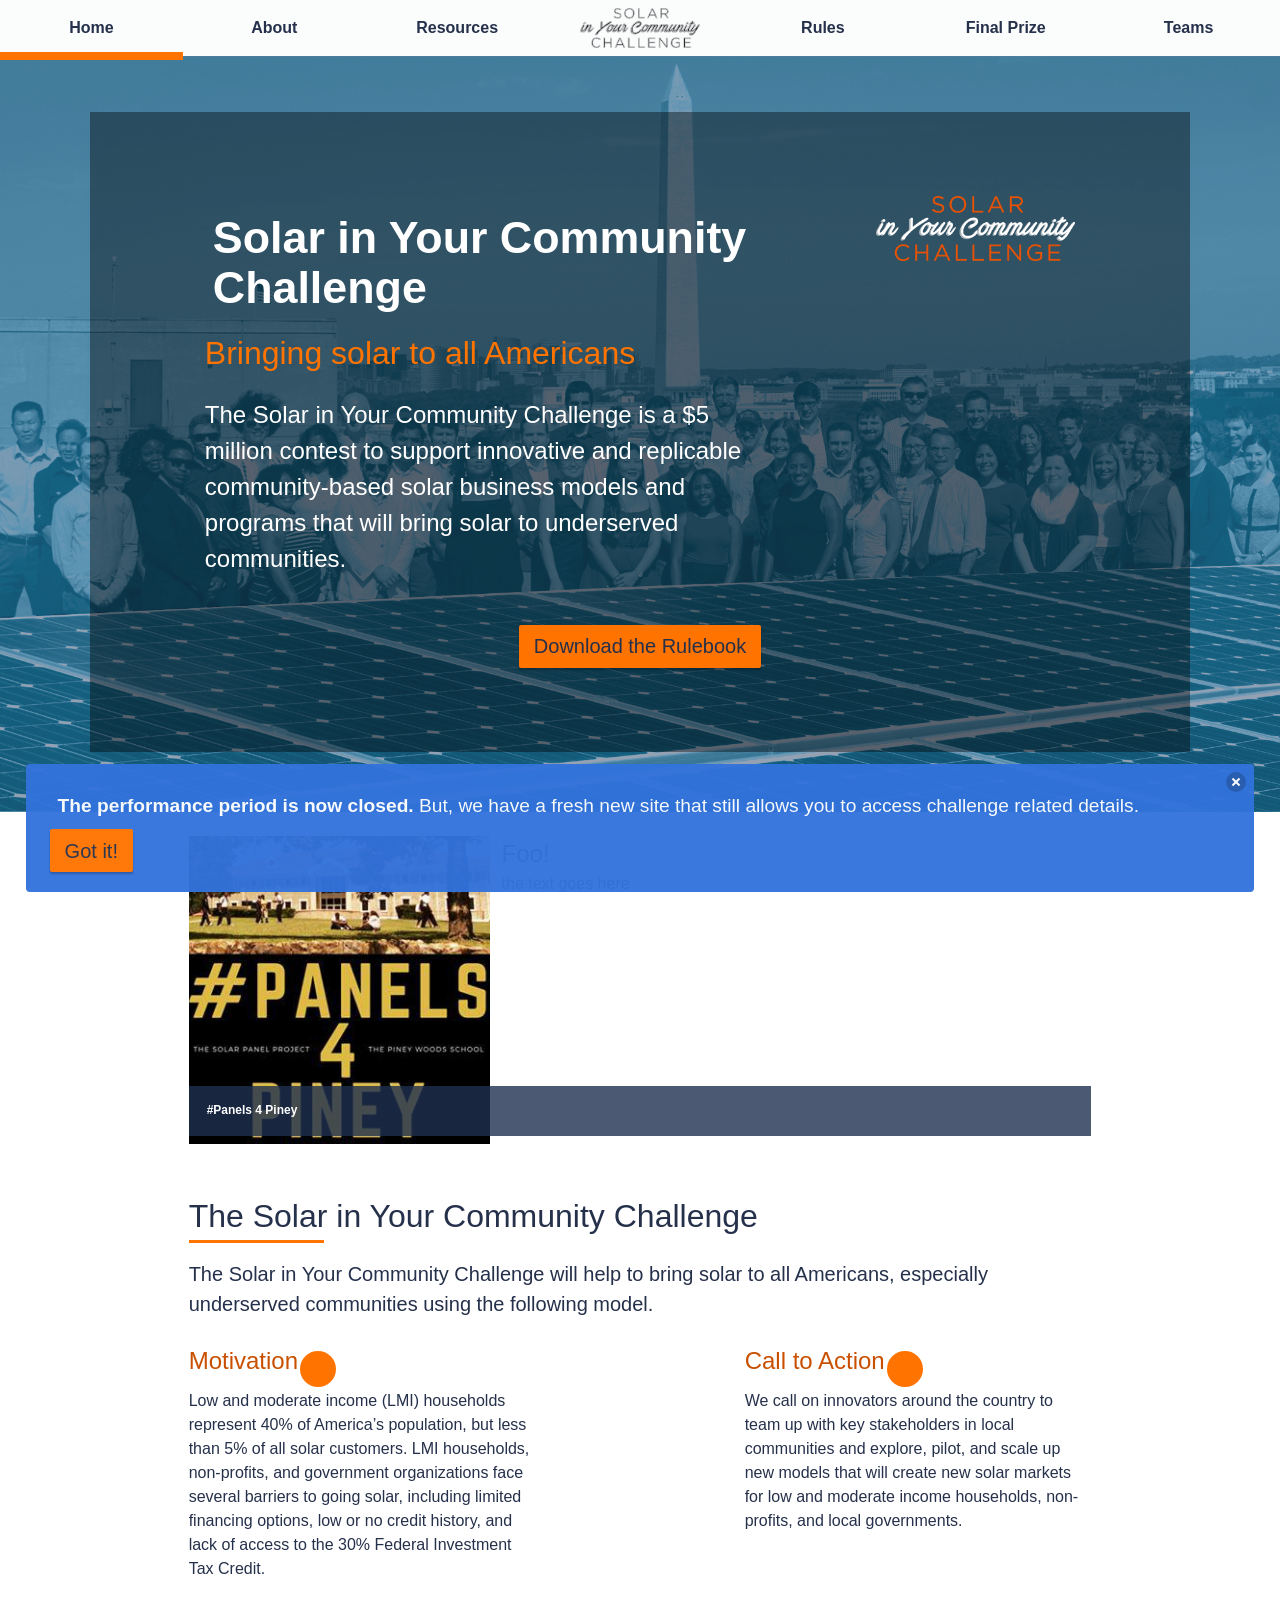
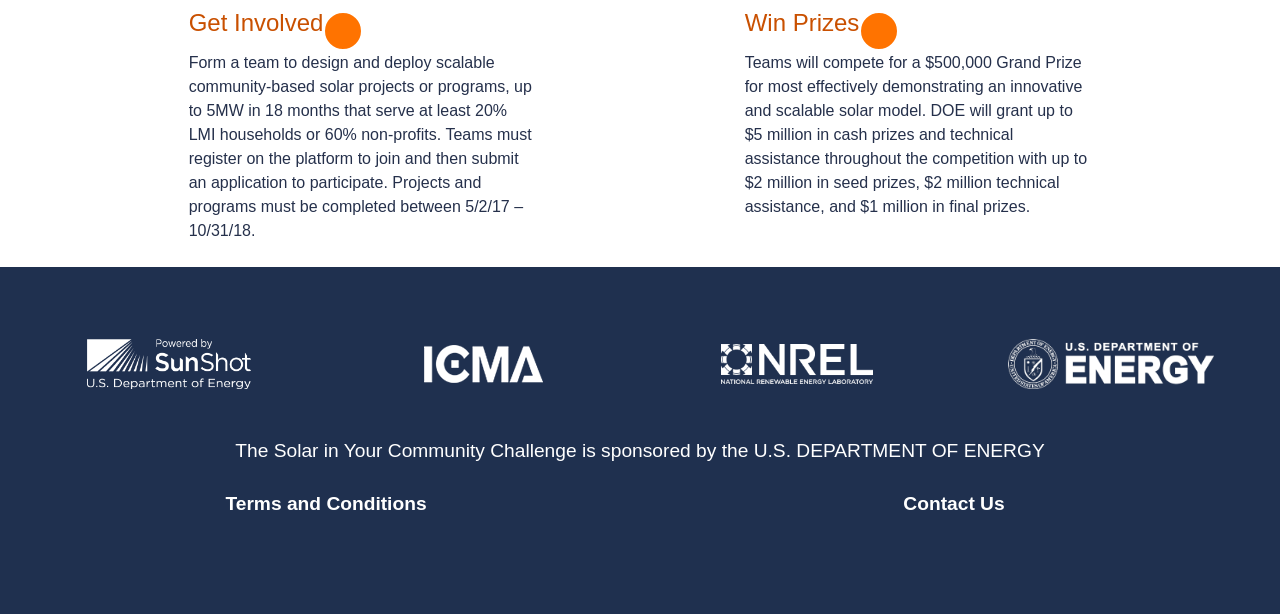
==== vue_js/siyc-test/index.html @ b28780a2 "build test directory" ====
<!doctype html>
<html lang="en">
  <head>
    <!-- Global site tag (gtag.js) - Google Analytics -->
    <script async src="https://www.googletagmanager.com/gtag/js?id=UA-9266690-22"></script>
    <script>
      window.dataLayer = window.dataLayer || [];
      function gtag(){dataLayer.push(arguments);}
      gtag('js', new Date());

      gtag('config', 'UA-9266690-22');
    </script>

    <meta charset="utf-8">
    <meta http-equiv="x-ua-compatible" content="ie=edge">
    <title>Solar in Your Community</title>
    <meta name="description" content="The Solar in Your Community Challenge is a $5 million contest to support innovative and replicable community-based solar business models and programs that will bring solar to underserved communities.">
    <meta name="mobile-web-app-capable" content="yes">
    <meta name="apple-mobile-web-app-capable" content="yes">
    <meta name="application-name" content="Solar in Your Community">
    <meta name="apple-mobile-web-app-title" content="Solar in Your Community">
    <meta name="msapplication-starturl" content="https://solarinyourcommunity.org/index.html">
    <meta name="viewport" content="width=device-width, initial-scale=1, shrink-to-fit=no">

    <link rel="icon" sizes="180x180" href="apple-touch-icon.png">
    <link rel="apple-touch-icon" sizes="180x180" href="apple-touch-icon.png">
    <link rel="icon" href="favicon.ico" type="image/x-icon">
    <link rel="shortcut icon" href="assets/img/favicon.ico" type="image/x-icon">
    <link rel="robots" href="robots.txt" />
    <link rel="manifest" href="manifest.json">

    <!--Load Assets-->
    <link rel="stylesheet" href="assets/css/bulma-0.7.0/css/bulma.min.css">
    <link rel="stylesheet" href="assets/css/bulma-carousel.min.css">
    <link rel="stylesheet" href="assets/css/main.min.css">
    <!--font libraries-->
    <link href="https://maxcdn.bootstrapcdn.com/font-awesome/latest/css/font-awesome.min.css" rel="stylesheet">

  </head>
  <body class="has-navbar-fixed-top">
    <div id="app" class="home">
      <navbar-component></navbar-component>
      <div id="new-notification" class="notification is-link">
        <button class="delete delete-notification" aria-label="close"></button>
        <p class="pull-left">
          <b>The performance period is now closed.</b>  But, we have a fresh new site that still allows you to access challenge related details.
        </p>
        <button class="button siyc-attention is-medium is-centered delete-notification pull-right">Got it!</button>
      </div>
      <!--<section>
        <div class="hero">
          <div class="background" alt="Photo of the SETO team. The Prize logo featured top right"></div>
          <div class="hero-body">
            <div class="columns">
              <div class="column is-8-tablet">
                <h1 class="title is-size-3-mobile">Solar in Your Community Challenge</h1>
                <h2 class="subtitle is-size-3-widescreen is-size-3-tablet is-size-4-mobile has-text-gold">Bringing solar to all Americans</h2>
                <p class="lead-in is-size-4">
                  The Solar in Your Community Challenge is a $5 million contest to support innovative and replicable community-based solar business models and programs that will bring solar to underserved communities.
                </p>
                <br />

              </div>
              <div class="column is-3 is-2-fullhd is-offset-1 is-offset-2-fullhd is-hidden-mobile challenge-logo">
                <div class="image has-text-centered">
                  <img class="is-pulled-right" src="assets/img/siyc.png" alt="Solar in Your Community Logo"/>
                </div>
              </div>
            </div>
            <div class="columns">
              <div class="column is-12">
                <div class="has-text-centered">
                  <a href="SunShot_Prize_Official_Rules-Solar-Community.pdf" class="button is-medium siyc-attention">Download the Rulebook</a>
                </div>
              </div>
            </div>
          </div>
        </div>
      </section>-->
      <section>
      <div class="subpage-hero">
        <div class="background" alt="Illustrated image of a community with solar installations."></div>
        <div class="columns is-multiline hero-body">
          <div class="column is-8-tablet is-12-mobile">
            <h1 class="title is-size-3-mobile">Solar in Your Community Challenge</h1>
            <h2 class="subtitle is-size-3-widescreen is-size-3-tablet is-size-4-mobile has-text-bright">Bringing solar to all Americans</h2>
            <p class="lead-in is-size-4">
              The Solar in Your Community Challenge is a $5 million contest to support innovative and replicable community-based solar business models and programs that will bring solar to underserved communities.
            </p>
            <br />

          </div>
          <div class="column is-3 is-2-fullhd is-offset-1 is-offset-2-fullhd is-6-mobile is-offset-3-mobile challenge-logo">
            <div class="image has-text-centered">
              <img class="is-pulled-right" src="assets/img/siyc.png" alt="Solar in Your Community Logo"/>
            </div>
          </div>
          <div class="column is-12 hero-btn">
            <div class="has-text-centered">
              <a href="SunShot_Prize_Official_Rules-Solar-Community.pdf" class="button is-medium siyc-attention">Download the Rulebook</a>
            </div>
          </div>
        </div>
      </div>
      </section>
      <br />
      <section>
        <div class="container">
          <div class="columns is-multiline">

            <div class="column is-10 is-offset-1">
              <div class='carousel carousel-animated carousel-animate-slide' data-autoplay="true">
              <!--<div class='carousel carousel-animated carousel-animate-slide' data-autoplay="">-->
                <div class='carousel-container'>
                  <div class='carousel-item is-active columns is-multiline'>
                    <div class="column is-4 carousel-img-container">
                      <img src="assets/img/piney.jpeg" alt=""  />
                    </div>
                    <div class="column is-8">
                      <h3>Foo!</h3>
                      <p>
                        the text goes here
                      </p>
                    </div>
                    <div class="column is-12 title">#Panels 4 Piney</div>
                  </div>
                  <div class='carousel-item columns is-multiline'>
                    <div class="column is-4 carousel-img-container">
                      <img src="assets/img/success/rreal2.jpg" alt=""  />
                    </div>
                    <div class="column is-8">
                      <h3>RREAL test</h3>
                      <p>
                        Quasar realm of the galaxies at the edge of forever courage of our questions vastness is bearable only through love hydrogen atoms. Paroxysm of global death descended from astronomers of brilliant syntheses stirred by starlight the only home we've ever known star stuff harvesting star
                      </p>
                    </div>
                    <div class="column is-12 title">RREAL</div>
                  </div>
                </div>
                <div class="carousel-navigation is-centered">
                  <div class="carousel-nav-item carousel-nav-left column is-6 has-text-centered">
                    <i class="fa fa-chevron-left" aria-hidden="true"></i>
                  </div>
                  <div class="carousel-nav-item carousel-nav-right column is-6 has-text-centered">
                    <i class="fa fa-chevron-right" aria-hidden="true"></i>
                  </div>
                </div>
              </div>
              <script type="text/javascript" src="/node_modules/bulma-extensions/bulma-carousel/dist/bulma-carousel.min.js"></script>
            </div>
            <div class="column is-10 is-offset-1 is-size-5">
              <h2>The Solar in Your Community Challenge</h2>
              <p>
                The Solar in Your Community Challenge will help to bring solar to all Americans, especially underserved communities using the following model.
              </p>
            </div>
            <div class="column is-10 is-offset-1 is-4-desktop">
              <h3 class="has-text-dark-orange">Motivation<div class="icon pull-right"><i class="fa fa-bullhorn" aria-hidden="true"></i></div></h3>
              <p>
                Low and moderate income (LMI) households represent 40% of America’s population, but less than 5% of all solar customers. LMI households, non-profits, and government organizations face several barriers to going solar, including limited financing options, low or no credit history, and lack of access to the 30% Federal Investment Tax Credit.
            </div>
            <div class="column is-10 is-offset-1 is-4-desktop is-offset-2-desktop">
              <h3 class="has-text-dark-orange">Call to Action<div class="icon pull-right"><i class="fa fa-crosshairs" aria-hidden="true"></i></div></h3>
              <p>
                We call on innovators around the country to team up with key stakeholders in local communities and explore, pilot, and scale up new models that will create new solar markets for low and moderate income households, non-profits, and local governments.
            </div>
            <div class="column is-10 is-offset-1 is-4-desktop">
              <h3 class="has-text-dark-orange">Get Involved<div class="icon pull-right"><i class="fa fa-group" aria-hidden="true"></i></div></h3>
              <p>
                Form a team to design and deploy scalable community-based solar projects or programs, up to 5MW in 18 months that serve at least 20% LMI households or 60% non-profits. Teams must register on the platform to join and then submit an application to participate. Projects and programs must be completed between 5/2/17 – 10/31/18.
            </div>
            <div class="column is-10 is-offset-1 is-4-desktop is-offset-2-desktop">
              <h3 class="has-text-dark-orange">Win Prizes<div class="icon pull-right"><i class="fa fa-gift" aria-hidden="true"></i></div></h3>
              <p>
                Teams will compete for a $500,000 Grand Prize for most effectively demonstrating an innovative and scalable solar model. DOE will grant up to $5 million in cash prizes and technical assistance throughout the competition with up to $2 million in seed prizes, $2 million technical assistance, and $1 million in final prizes.
            </div>
          </div>
        </div>
      </section>
      <span class="whitespace"></span>
      <mobile-navbar-component></mobile-navbar-component>
      <footer-component></footer-component>
    </div>
  </body>
  <!--<script src="https://unpkg.com/vue"></script>-->
  <script src="assets/js/vue.min.js"></script>
  <script src="assets/js/script.min.js"></script>
  <script src="assets/js/bulma-carousel.min.js"></script>

  <noscript>
    <p>The Solar in your Community site relies on a javascript framework, please enable javascript in your web browser for an improved experience.</p>
  </noscript>
  </html>
---- vue_js/siyc-test/assets/css/main.min.css ----
:root{--orange:#ff7300;--burnt-orange:#c95000;--blue:#1e376c;--rhino:#25304b;--slate-blue:#748399;--manatee:#84899f;--cloud-burst:#1f304f;--porcelain:#fbfcfc;--white:#FFF}.has-bg-orange{background:#ff7300;background:var(--orange)}.has-bg-blue{background:#1e376c;background:var(--blue)}.has-bg-slate-blue{background:#748399;background:var(--slate-blue)}.has-bg-cloud-burst{background:#1f304f;background:var(--cloud-burst)}.has-bg-manatee{background:#84899f;background:var(--manatee)}.has-bg-rhino{background:#25304b;background:var(--rhino)}.has-bg-grey{background:#ddd}.has-bg-porcelain{background:#fbfcfc;background:var(--porcelain)}.has-bg-white{background:#FFF;background:var(--white)}body{color:#25304b;color:var(--rhino)}.has-text-default{color:#25304b;color:var(--rhino)}.has-text-light{color:#fbfcfc;color:var(--porcelain)}.has-text-bright{color:#ff7300;color:var(--orange)}.has-text-dark-orange{color:#c95000;color:var(--burnt-orange)}.has-text-white{color:#FFF;color:var(--white)}h1,h2,h3,h4,h5,h6{font-family:Verdana,Lucida Sans Unicode,Helvetica,sans-serif}section h2,section h3{font-weight:normal}section h2{font-size:2rem}.container h2::after{content:"";display:block;height:3px;width:15%;margin-bottom:16px;background:#ff7300;background:var(--orange)}section h3{font-size:1.5rem}p a,li a{color:#c95000;color:var(--burnt-orange);text-decoration:underline}p a:focus,p a:hover,li a:focus,li a:hover{color:#FFF;color:var(--white);background:#ff7300;background:var(--orange)}.highlight{color:#ff7300;color:var(--orange)}a sup{padding:2px;font-weight:bold;text-decoration:underline}a[disabled=disabled]{pointer-events:none;color:#748399;color:var(--slate-blue)}.smaller{font-size:smaller}li i.fa,li i.far,li i.fas{margin-left:8px}i.fas.fa-book-open{font-size:.8em}.hidden{display:none;visibility:hidden}ul,ol{margin-left:1rem}ul li,ol li{position:relative;margin:.8rem 0 0 1rem}ul li::before{content:"";position:absolute;left:-16px;top:8px;display:block;height:6px;width:6px;background:#748399;border-radius:1px}ul li:before{background:#ff7300;background:var(--orange)}ul.sublist li:before{border:solid 1px #ff7300;border:solid 1px var(--orange);background:0}.modal-card{position:absolute;top:56px;bottom:56px;left:24px;width:80vw}.modal-card-head{border-radius:0}.modal-card-foot button{margin:0 auto}.modal-background{background:#748399;background:var(--slate-blue)}.is-large.delete,.is-large.modal-close{top:64px;right:24px;height:96px;width:96px;max-width:initial;max-height:inherit}#app.ie .is-large.delete,.is-large.modal-close{max-height:96px;max-width:96px}.is-large.delete:focus,.is-large.delete:hover,.is-large.modal-close:focus,.is-large.modal-close:hover{background:#bf415a;background:var(--light-red)}@media only screen and (max-width:768px){a.toggle-image-modal{pointer-events:none}}#image-modal .modal-content{position:fixed;width:80vw;max-height:100vh;padding-top:8vh}.button{height:auto;border-radius:2px;box-shadow:0 2px 2px rgba(0,0,0,0.25);white-space:normal}.button:hover,.button:focus{background:#FFF!important}.button.siyc-primary{border:0;background:#1e376c;background:var(--blue);color:#FFF;color:var(--white)}.button.siyc-primary:hover,.button.siyc-primary:focus{color:#25304b;color:var(--rhino)}.button.siyc-attention{border:0;background:#ff7300;background:var(--orange);color:#25304b;color:var(--rhino)}.button.siyc-attention:hover,.button.siyc-attention:focus{color:#c95000;color:var(--burnt-orange)}.button.siyc-outline{color:#FFF;color:var(--white);border:solid 1px #FFF;border:solid 1px var(--white);background:transparent;box-shadow:none}.button.siyc-outline-blue{color:#1e376c;color:var(--blue);border:solid 1px #1e376c;border:solid 1px var(--blue);background:transparent;box-shadow:none}.button.siyc-outline-orange{color:#ff7300;color:var(--orange);border:solid 1px #ff7300;border:solid 1px var(--orange);background:transparent;box-shadow:none}.button.siyc-outline:hover,.button.siyc-outline:focus,.button.siyc-outline-blue:hover,.button.siyc-outline-blue:focus{color:#ff7300;color:var(--orange);background:#FFF;background:var(--white)}.button.siyc-outline-blue:hover,.button.siyc-outline-blue:focus{border-color:#1e376c;border-color:var(--blue)}.button.siyc-outline-orange:hover,.button.siyc-outline-orange:focus{border-color:#ff7300;border-color:var(--orange)}.navbar{z-index:10000!important}.navbar.is-primary{background:#FFF;background:var(--porcelain);box-shadow:0 0 1px 0 rgb(40,69,104,0.2);box-shadow:0 0 1px 0 var(--manatee)}.navbar-brand{width:100%;max-height:56px;justify-content:space-around}.navbar-brand img{position:relative;max-height:40px;max-width:none}.navbar.is-primary .navbar-brand .navbar-item a{display:flex;align-items:center;justify-content:center;height:56px;width:100%;color:#25304b;color:var(--rhino)}.navbar.is-primary .navbar-brand>.navbar-item a:hover,.navbar.is-primary .navbar-brand>.navbar-item.is-active a,.navbar.is-primary .navbar-brand .navbar-link:hover,.navbar.is-primary .navbar-brand .navbar-link.is-active,.navbar-item a:hover,.navbar-item.is-active a,.navbar-link:hover,.navbar-link.is-active{background:#25304b;background:var(--rhino);color:#fff}@media only screen and (max-width:468px){#mobile-navbar.navbar.is-primary{background:#84899f;background:var(--manatee)}}.navbar.is-primary .navbar-brand a.navbar-item{color:#25304b;color:var(--rhino)}.navbar.is-primary .navbar-brand>a.navbar-item:hover,.navbar.is-primary .navbar-brand>a.navbar-item.is-active,.navbar.is-primary .navbar-brand .navbar-link:hover,.navbar.is-primary .navbar-brand .navbar-link.is-active,a.navbar-item:hover,a.navbar-item.is-active,.navbar-link:hover,.navbar-link.is-active{color:#fff;background:#25304b;background:var(--rhino)}@media only screen and (max-width:768px){.navbar .siyc-home{margin-left:0}}#primary-navbar .navbar-item{display:flex;flex:1;justify-content:center;align-items:center;padding:0}.navbar-item.current{pointer-events:none;color:#84899f!important;color:var(--manatee)!important}.navbar-item.current::after{content:"";display:block;height:8px;width:100%;position:absolute;left:0;bottom:-4px;background-color:#ff7300;background-color:var(--orange)}.navbar-item.has-dropdown.current{pointer-events:inherit}.navbar-dropdown{border-radius:1px}.navbar-dropdown .navbar-item.current::after{bottom:0;height:100%;width:8px}@media screen and (min-width:769px){.navbar-dropdown{background-color:#fff;border-bottom-left-radius:2px;border-bottom-right-radius:2px;border-top:2px solid #dbdbdb;box-shadow:0 8px 8px rgba(10,10,10,.1);display:none;font-size:.875rem;left:0;width:100%;min-width:200px;position:absolute;top:100%;z-index:20}}@media screen and (min-width:769px){.navbar-item.is-active .navbar-dropdown,.navbar-item.is-hoverable:hover .navbar-dropdown{display:block}}#primary-navbar .navbar-dropdown a.navbar-item{justify-content:flex-start;padding-left:16px}.navbar-item.siyc-home{pointer-events:none}.navbar-item.siyc-home.current::after{display:none}#mobile-navbar .navbar-item.current{color:#25304b!important;color:var(--rhino)!important}#mobile-navbar .navbar-item.current::after{top:-2px}#mobile-navbar .navbar-menu .navbar-item.current::after{height:100%;width:8px;left:0;bottom:0}.navbar-item.hidden{display:none;visibility:none}#mobile-navbar .navbar-menu{background:#748399;background:var(--slate-blue)}@media only screen and (min-width:468px){#mobile-navbar .navbar-burger,#mobile-navbar .navbar-menu{display:none}}@media only screen and (max-width:468px){#mobile-navbar .navbar-burger{display:block}#mobile-navbar .navbar-brand{display:none}}#simple-primary-navbar .navbar-compete{margin-right:2vw}.hero-body{position:absolute;position:relative;min-height:calc(100vh - 72px);min-height:100vh;width:100%;padding:8vh 8vw;color:#FFF;color:var(--white);background:#284568;background:linear-gradient(90deg,rgba(40,69,104,1) 0,rgba(0,95,141,0) 80%)}.hero-body{min-height:var(--hero-h);display:flex;flex-flow:row wrap;padding-bottom:0;background:rgba(0,0,0,0.4)}.hero-body .columns{flex:1 auto}.subpage-hero{display:flex;align-items:center;justify-content:center;min-height:33vw;padding:8vh 8vw}.subpage-hero .background{position:absolute;top:0;left:0;height:100%;width:100%;background:url(../img/suny_main_image.jpg)no-repeat;background-position:top center;background-size:contain;background-attachment:fixed;z-index:-1}.subpage-hero h1{padding:16px 8px;font-size:2.25rem;color:#c95000;color:var(--burnt-orange);background:rgba(255,255,255,0.88)}#app.home .subpage-hero{position:relative;background:rgba(40,69,104,0.5)}#app.home .subpage-hero .background{background:url(../img/seto_group.png) no-repeat;background-position:top center;background-size:contain;background-size:cover}#app.home .hero-body{padding-bottom:8vh;min-height:auto}#app.home .subpage-hero h1{color:#FFF;color:var(--white);font-size:2.8rem;background:0}@media only screen and (max-width:768px){#app.home .subpage-hero .challenge-logo{order:1}#app.home .subpage-hero .hero-body div:first-of-type{order:2}#app.home .subpage-hero .hero-btn{order:3}}#app.ie.home .navbar-brand{justify-content:center}@media only screen and (max-width:768px){#app.ie .navbar-brand{justify-content:center}}#app.ie .navbar-brand{height:56px}#app.ie.home .hero{min-height:100%}section .container{padding:0 2rem}.subpage section .container{width:auto;max-width:96vw;background:#FFF}.subpage .container h2{font-weight:100}.subpage .container p{margin:16px 0}@media(min-height:796px){.left-nav{-webkit-position:sticky;position:sticky;top:56px}}a.left-nav-item{display:block;margin:8px 0;color:#c95000;color:var(--burnt-orange)}a.left-nav-item:focus,a.left-nav-item:hover,a.left-nav-item.current{padding:0 8px;margin-left:-8px;margin-right:-8px;color:#FFF;background:#c95000;background:var(--burnt-orange)}a.anchor-target{position:relative;top:-56px;display:block;height:0}.anchor-target::before{content:"";display:block;height:3rem;height:128px;position:absolute;top:0;z-index:-1}.icon{position:relative;width:40px;height:40px;background:#ff7300;border:2px solid #fff;-webkit-border-radius:50%;-moz-border-radius:50%;border-radius:50%;text-align:center;padding:5px;margin:0 auto;font-size:24px;color:#fff}.rules-timeline li{padding:2px 8px}.rules-timeline .rules-date{float:right}@media only screen and (max-width:768px){.rules-timeline li{width:96%;float:left}.rules-timeline li:last-of-type{margin-bottom:80px}.rules-timeline .rules-date{width:100%;float:left}}span.whitespace{display:block;height:8vh;width:100%}span.whitespace-half{display:block;height:4vh;width:100%}#app.home .footer{margin-top:-3rem}.footer{margin-top:3rem;font-size:larger}.footer a{color:#FFF;color:var(--white);font-weight:bold}.footer a:hover{color:#1f304f;color:var(--cloud-burst);background:#fff;background:var(--white)}.footer .logos{align-items:center}.footer .logos figure{display:flex;justify-content:center}.footer .logos img{max-height:50px;max-width:240px;width:auto;margin:24px 0}.footer .logos a:hover{background:0}#nrel-logo{max-width:80%;margin:24px auto}@media only screen and (max-width:768px){.footer-content{flex-wrap:wrap}.footer-nav{order:1}.footer-logos{flex:0 0 100%;order:2}}noscript{position:fixed;top:0;left:0;font-size:large;background:#ffd501}#new-notification{position:fixed;bottom:-16px;left:calc((100vw - 96%)/2);width:96%;opacity:.96;z-index:10000}#new-notification p{padding:8px;font-size:larger}@media only screen and (max-width:768px){#new-notification{bottom:24px}}.carousel .carousel-container .carousel-item{display:flex}.carousel-item.columns{max-height:300px;margin:0}.carousel-item .column{padding-top:0}.carousel-nav-item:focus,.carousel-nav-item:hover{background:var(--burnt-orange);color:#fff;cursor:pointer}.carousel-nav-item:active{background:var(--orange)}.carousel-container img{height:100%;width:100%;object-fit:cover}.carousel .carousel-container .carousel-item .title{background:rgba(31,48,79,0.8);color:#fff;text-align:left}.carousel-container .carousel-img-container{padding:0}
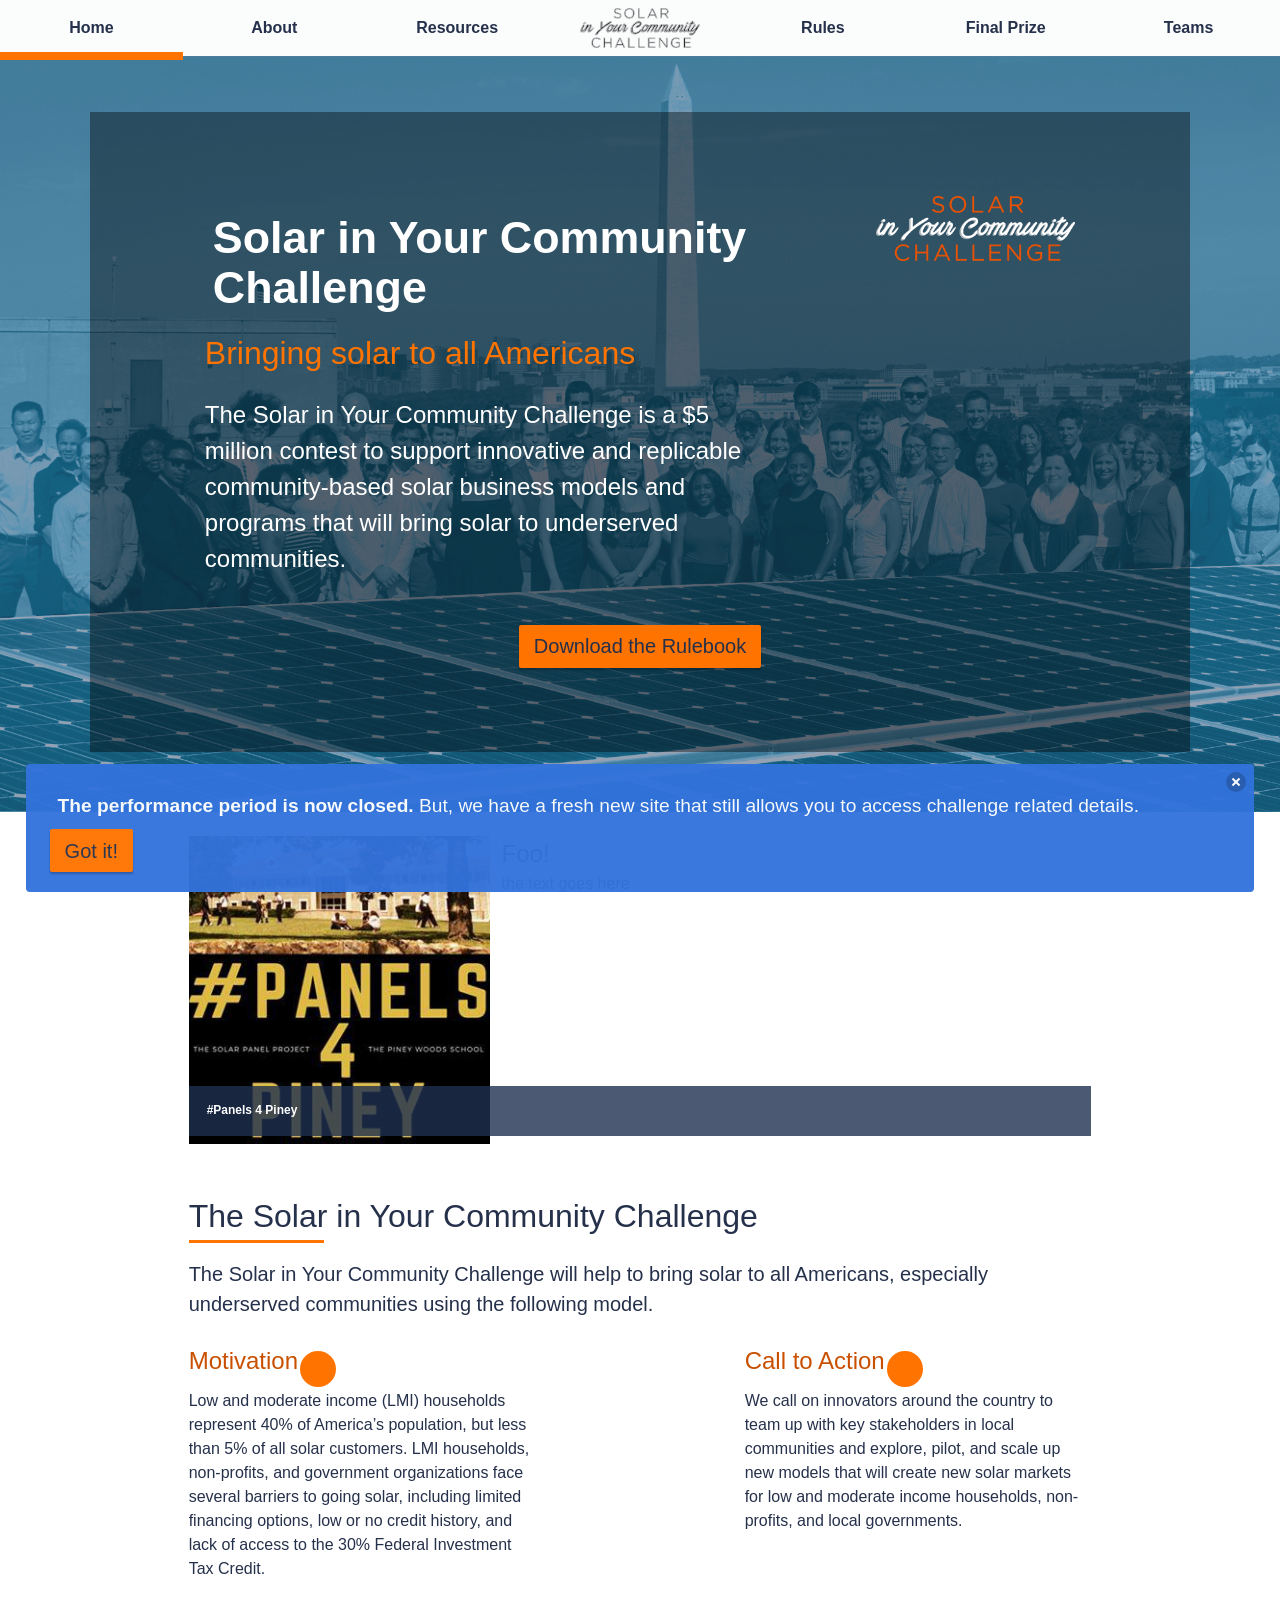
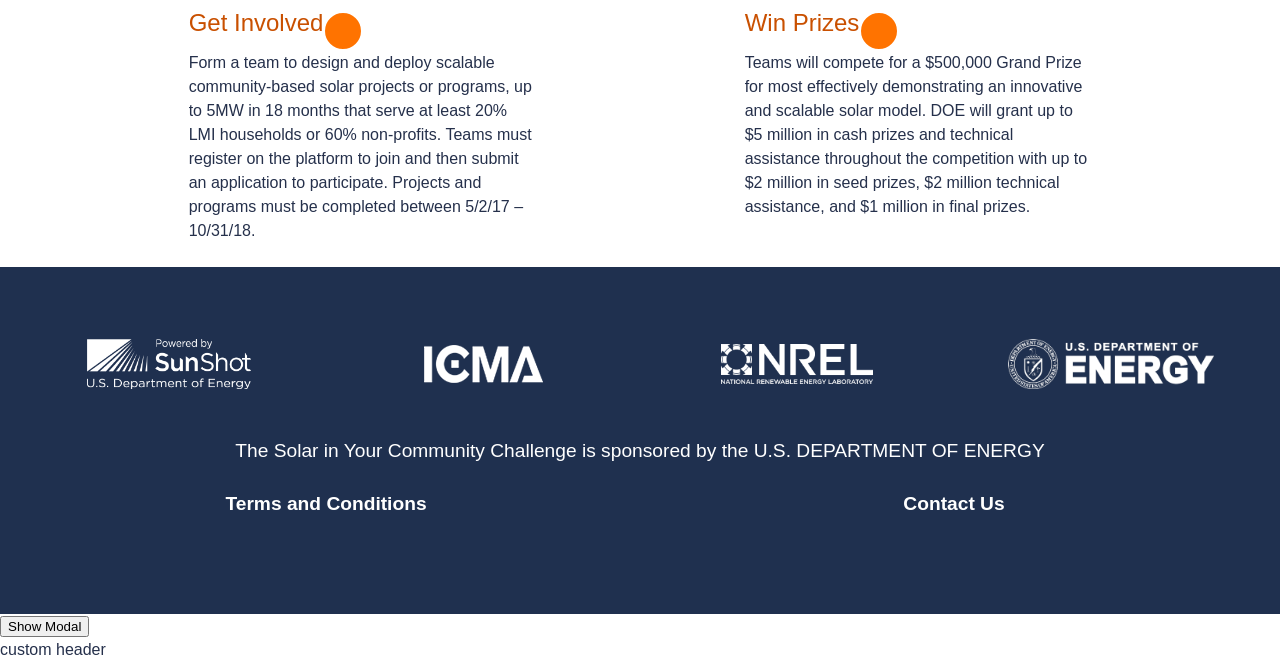
==== commit 8362ed3a: "add modal" ====
--- a/vue_js/siyc-test/index.html
+++ b/vue_js/siyc-test/index.html
@@ -1,15 +1,6 @@
 <!doctype html>
 <html lang="en">
   <head>
-    <!-- Global site tag (gtag.js) - Google Analytics -->
-    <script async src="https://www.googletagmanager.com/gtag/js?id=UA-9266690-22"></script>
-    <script>
-      window.dataLayer = window.dataLayer || [];
-      function gtag(){dataLayer.push(arguments);}
-      gtag('js', new Date());
-
-      gtag('config', 'UA-9266690-22');
-    </script>
 
     <meta charset="utf-8">
     <meta http-equiv="x-ua-compatible" content="ie=edge">
@@ -47,36 +38,6 @@
         </p>
         <button class="button siyc-attention is-medium is-centered delete-notification pull-right">Got it!</button>
       </div>
-      <!--<section>
-        <div class="hero">
-          <div class="background" alt="Photo of the SETO team. The Prize logo featured top right"></div>
-          <div class="hero-body">
-            <div class="columns">
-              <div class="column is-8-tablet">
-                <h1 class="title is-size-3-mobile">Solar in Your Community Challenge</h1>
-                <h2 class="subtitle is-size-3-widescreen is-size-3-tablet is-size-4-mobile has-text-gold">Bringing solar to all Americans</h2>
-                <p class="lead-in is-size-4">
-                  The Solar in Your Community Challenge is a $5 million contest to support innovative and replicable community-based solar business models and programs that will bring solar to underserved communities.
-                </p>
-                <br />
-
-              </div>
-              <div class="column is-3 is-2-fullhd is-offset-1 is-offset-2-fullhd is-hidden-mobile challenge-logo">
-                <div class="image has-text-centered">
-                  <img class="is-pulled-right" src="assets/img/siyc.png" alt="Solar in Your Community Logo"/>
-                </div>
-              </div>
-            </div>
-            <div class="columns">
-              <div class="column is-12">
-                <div class="has-text-centered">
-                  <a href="SunShot_Prize_Official_Rules-Solar-Community.pdf" class="button is-medium siyc-attention">Download the Rulebook</a>
-                </div>
-              </div>
-            </div>
-          </div>
-        </div>
-      </section>-->
       <section>
       <div class="subpage-hero">
         <div class="background" alt="Illustrated image of a community with solar installations."></div>
@@ -181,6 +142,46 @@
       <mobile-navbar-component></mobile-navbar-component>
       <footer-component></footer-component>
     </div>
+    <script type="text/x-template" id="modal-template">
+  <transition name="modal">
+    <div class="modal-mask">
+      <div class="modal-wrapper">
+        <div class="modal-container">
+
+          <div class="modal-header">
+            <slot name="header">
+              default header
+            </slot>
+          </div>
+
+          <div class="modal-body">
+            <slot name="body">
+              default body
+            </slot>
+          </div>
+
+          <div class="modal-footer">
+            <slot name="footer">
+              default footer
+              <button class="modal-default-button" @click="$emit('close')">
+                OK
+              </button>
+            </slot>
+          </div>
+        </div>
+      </div>
+    </div>
+  </transition>
+</script>
+<button id="show-modal" @click="showModal = true">Show Modal</button>
+  <!-- use the modal component, pass in the prop -->
+  <modal v-if="showModal" @close="showModal = false">
+    <!--
+      you can use custom content here to overwrite
+      default content
+    -->
+    <h3 slot="header">custom header</h3>
+  </modal>
   </body>
   <!--<script src="https://unpkg.com/vue"></script>-->
   <script src="assets/js/vue.min.js"></script>
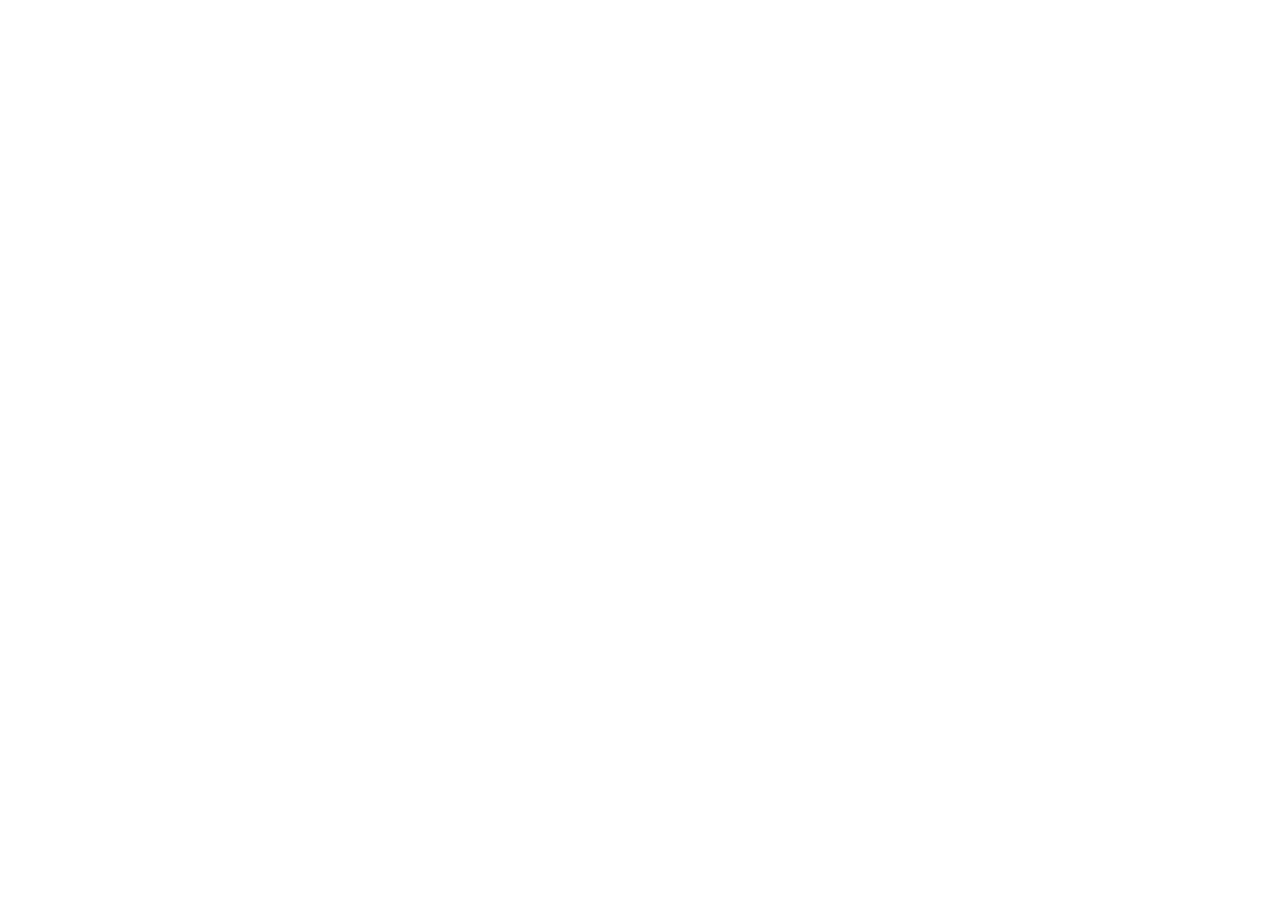
==== commit 5a6e5c43: "add modal" ====
--- a/vue_js/siyc-test/index.html
+++ b/vue_js/siyc-test/index.html
@@ -141,47 +141,49 @@
       <span class="whitespace"></span>
       <mobile-navbar-component></mobile-navbar-component>
       <footer-component></footer-component>
-    </div>
-    <script type="text/x-template" id="modal-template">
-  <transition name="modal">
-    <div class="modal-mask">
-      <div class="modal-wrapper">
-        <div class="modal-container">
+      <br />
+      <script type="text/x-template" id="modal-template">
+        <transition name="modal">
+          <div class="modal-mask">
+            <div class="modal-wrapper">
+              <div class="modal-container">
 
-          <div class="modal-header">
-            <slot name="header">
-              default header
-            </slot>
+                <div class="modal-header">
+                  <slot name="header">
+                    default header
+                  </slot>
+                </div>
+
+                <div class="modal-body">
+                  <slot name="body">
+                    default body
+                  </slot>
+                </div>
+
+                <div class="modal-footer">
+                  <slot name="footer">
+                    default footer
+                    <button class="modal-default-button" @click="$emit('close')">
+                      OK
+                    </button>
+                  </slot>
+                </div>
+              </div>
+            </div>
           </div>
+        </transition>
+      </script>
+      <button id="show-modal" @click="showModal = true">Show Modal</button>
+      <!-- use the modal component, pass in the prop -->
+      <modal v-if="showModal" @close="showModal = false">
+        <!--
+          you can use custom content here to overwrite
+          default content
+        -->
+        <h3 slot="header">custom header</h3>
+      </modal>
+      </div>
 
-          <div class="modal-body">
-            <slot name="body">
-              default body
-            </slot>
-          </div>
-
-          <div class="modal-footer">
-            <slot name="footer">
-              default footer
-              <button class="modal-default-button" @click="$emit('close')">
-                OK
-              </button>
-            </slot>
-          </div>
-        </div>
-      </div>
-    </div>
-  </transition>
-</script>
-<button id="show-modal" @click="showModal = true">Show Modal</button>
-  <!-- use the modal component, pass in the prop -->
-  <modal v-if="showModal" @close="showModal = false">
-    <!--
-      you can use custom content here to overwrite
-      default content
-    -->
-    <h3 slot="header">custom header</h3>
-  </modal>
   </body>
   <!--<script src="https://unpkg.com/vue"></script>-->
   <script src="assets/js/vue.min.js"></script>
